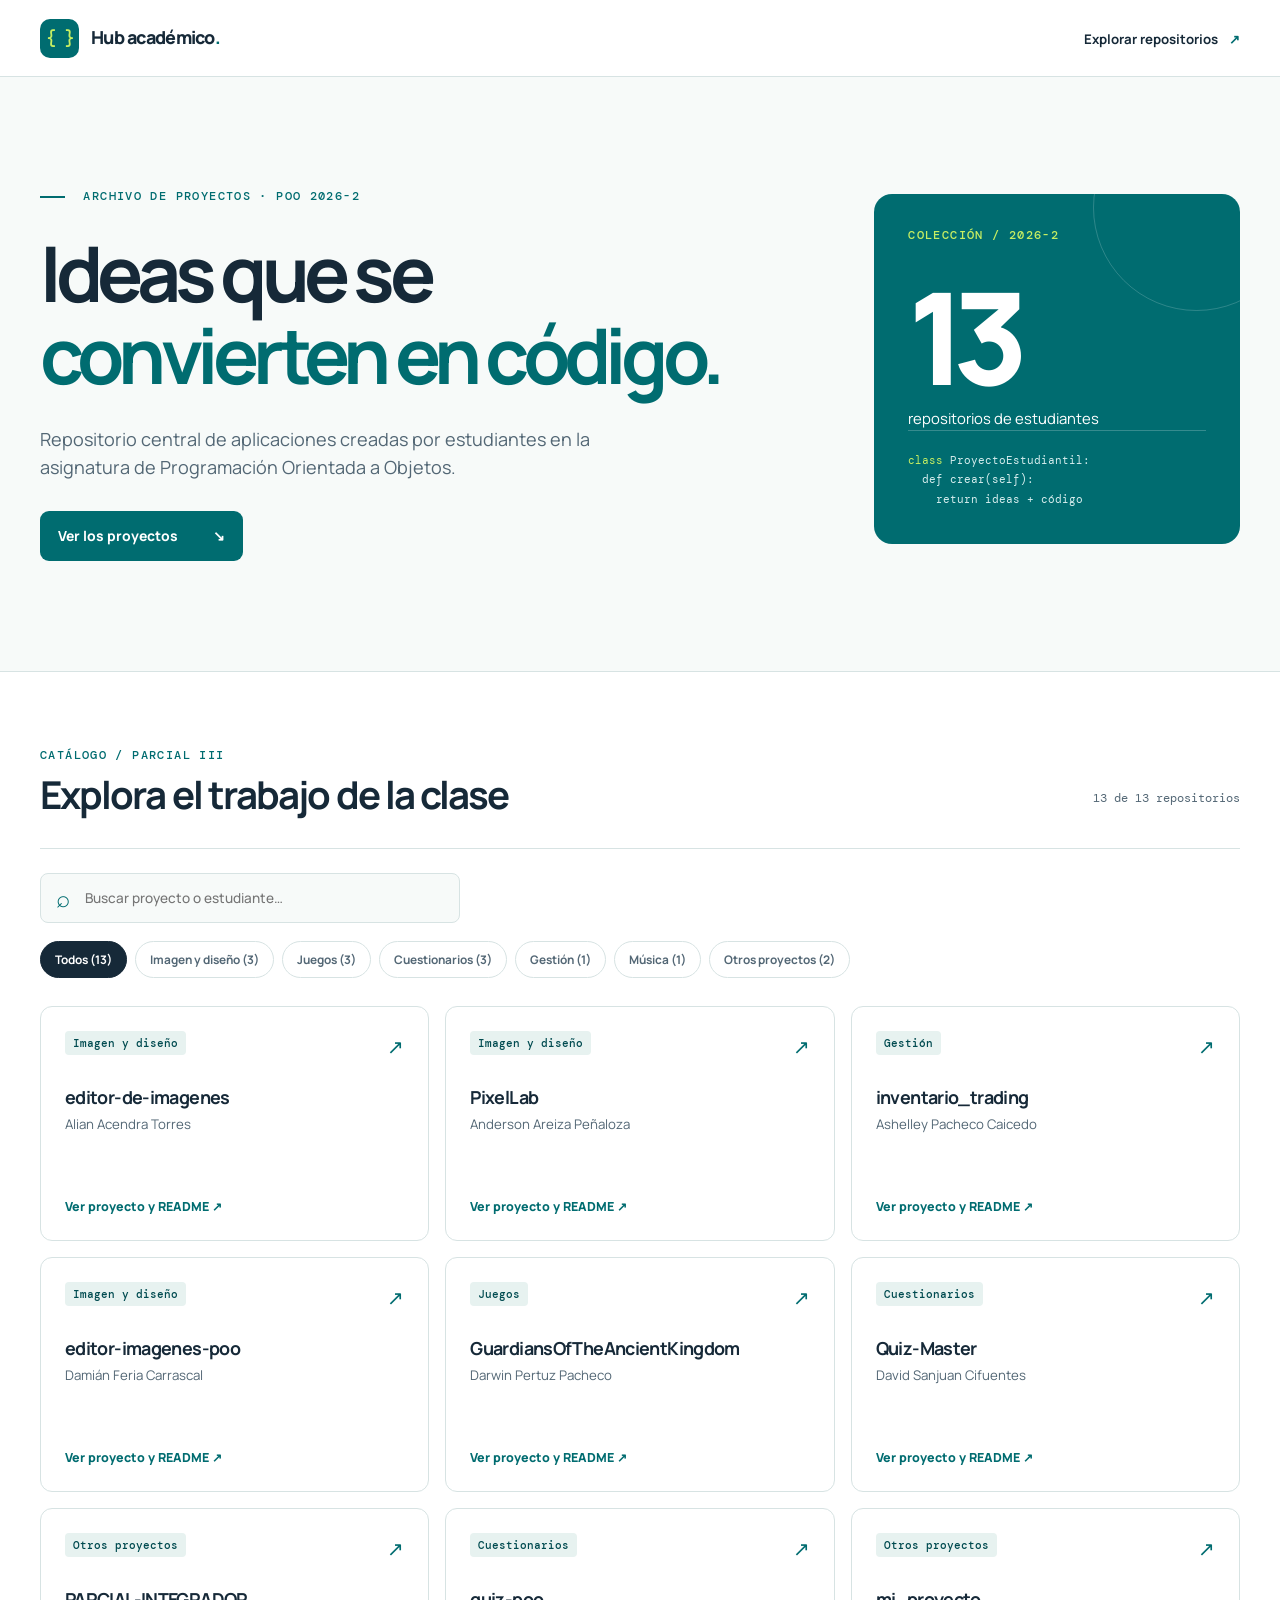
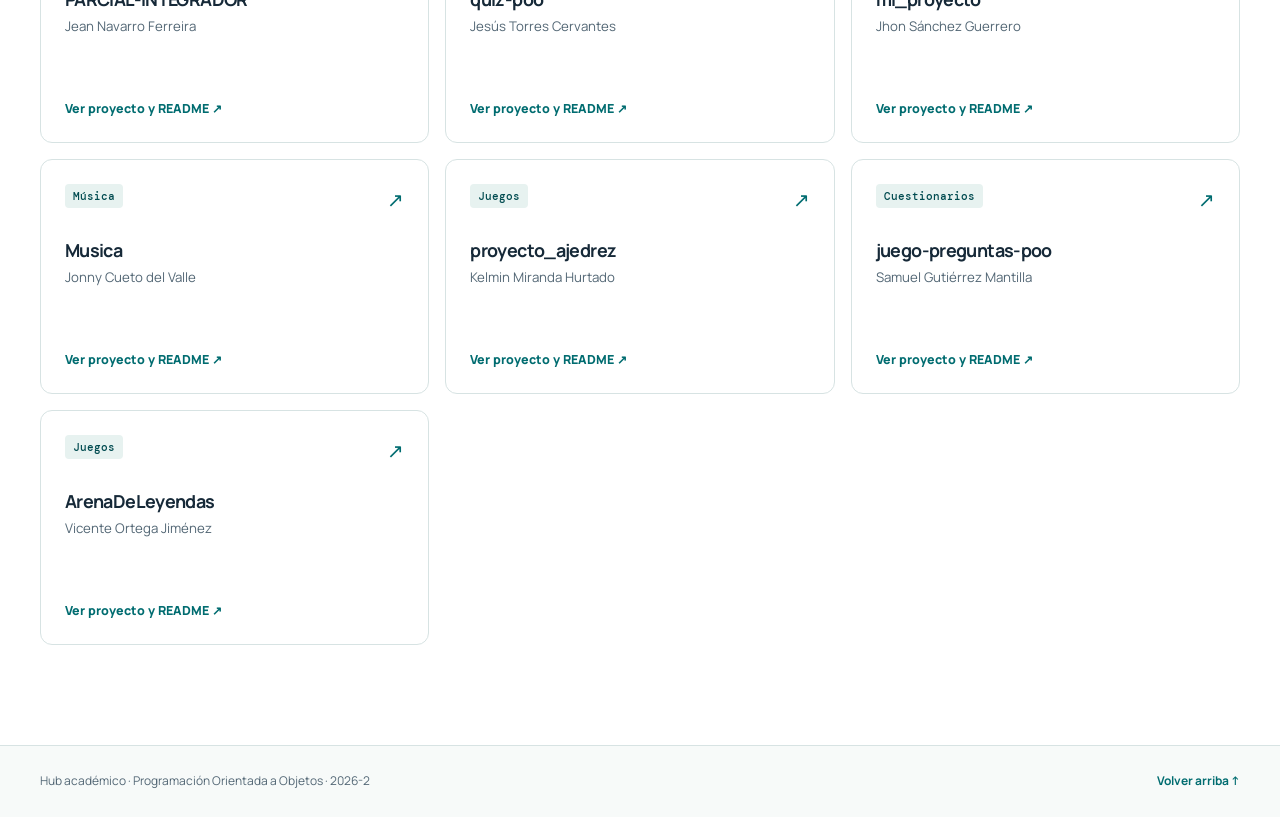
==== index.html @ 2c273400 "Publicar catálogo académico POO 2026-2 y fichas de proyectos" ====
<!doctype html>
<html lang="es">
<head>
  <meta charset="utf-8">
  <meta name="viewport" content="width=device-width, initial-scale=1">
  <meta name="description" content="Repositorio central de aplicaciones creadas por estudiantes en la asignatura de Programación Orientada a Objetos.">
  <title>Hub académico · POO 2026-2</title>
  <link rel="preconnect" href="https://fonts.googleapis.com">
  <link rel="preconnect" href="https://fonts.gstatic.com" crossorigin>
  <link href="https://fonts.googleapis.com/css2?family=DM+Mono:wght@400;500&family=Manrope:wght@400;500;600;700;800&display=swap" rel="stylesheet">
  <link rel="stylesheet" href="css/styles.css">
  <script src="js/main.js" defer></script>
</head>
<body>
  <header class="site-header">
    <div class="shell header-inner">
      <a class="brand" href="index.html" aria-label="Hub académico, inicio"><span class="brand-mark">{ }</span><span>Hub académico<span class="brand-dot">.</span></span></a>
      <nav aria-label="Navegación principal"><a href="#catalogo">Explorar repositorios <span aria-hidden="true">↗</span></a></nav>
    </div>
  </header>
  <main>
    <section class="hero shell" aria-labelledby="page-title">
      <div class="hero-copy">
        <p class="eyebrow"><span class="eyebrow-line"></span> Archivo de proyectos · POO 2026-2</p>
        <h1 id="page-title">Ideas que se<br><em>convierten en código.</em></h1>
        <p class="hero-description">Repositorio central de aplicaciones creadas por estudiantes en la asignatura de Programación Orientada a Objetos.</p>
        <a class="hero-action" href="#catalogo">Ver los proyectos <span aria-hidden="true">↘</span></a>
      </div>
      <div class="hero-aside" aria-label="Datos del catálogo">
        <span class="aside-label">COLECCIÓN / 2026-2</span>
        <span class="aside-count" id="heroCount">13</span>
        <span class="aside-caption">repositorios de estudiantes</span>
        <div class="aside-code" aria-hidden="true"><span>class</span> ProyectoEstudiantil:<br>&nbsp;&nbsp;def crear(self):<br>&nbsp;&nbsp;&nbsp;&nbsp;return ideas + código</div>
      </div>
    </section>
    <section class="catalog-section" id="catalogo" aria-labelledby="catalog-title">
      <div class="shell">
        <div class="section-heading"><div><p class="eyebrow">CATÁLOGO / PARCIAL III</p><h2 id="catalog-title">Explora el trabajo de la clase</h2></div><p id="resultCount" class="result-count" aria-live="polite"></p></div>
        <div class="catalog-tools"><label class="search-box"><span aria-hidden="true">⌕</span><span class="visually-hidden">Buscar por proyecto o estudiante</span><input id="searchInput" type="search" placeholder="Buscar proyecto o estudiante…" autocomplete="off"></label><div id="filterButtons" class="filters" role="group" aria-label="Filtrar por tipo de proyecto"></div></div>
        <div id="projectsGrid" class="projects-grid" aria-live="polite"><p class="status-message">Cargando repositorios…</p></div>
      </div>
    </section>
  </main>
  <footer class="site-footer"><div class="shell footer-inner"><span>Hub académico · Programación Orientada a Objetos · 2026-2</span><a href="#page-title">Volver arriba ↑</a></div></footer>
</body>
</html>
---- css/styles.css ----
:root{--ink:#162938;--muted:#536775;--paper:#f7faf9;--white:#fff;--line:#d7e3e3;--teal:#006c70;--teal-dark:#004b50;--lime:#c6ee62;--mono:'DM Mono',monospace;--sans:Manrope,Arial,sans-serif}
*{box-sizing:border-box}html{scroll-behavior:smooth}body{margin:0;background:var(--paper);color:var(--ink);font-family:var(--sans);line-height:1.55}a{color:inherit}.shell{width:min(1200px,calc(100% - 48px));margin-inline:auto}.site-header{background:var(--white);border-bottom:1px solid var(--line)}.header-inner{min-height:76px;display:flex;align-items:center;justify-content:space-between;gap:24px}.brand{display:inline-flex;align-items:center;gap:12px;text-decoration:none;font-size:1.12rem;font-weight:800;letter-spacing:-.04em}.brand-mark{display:grid;place-items:center;width:39px;height:39px;border-radius:10px;background:var(--teal);color:var(--lime);font:500 18px var(--mono);letter-spacing:-.12em}.brand-dot{color:var(--teal)}.site-header nav a{font-weight:700;font-size:.83rem;text-decoration:none}.site-header nav a span{margin-left:8px;color:var(--teal)}.hero{display:grid;grid-template-columns:minmax(0,1.65fr) minmax(260px,.8fr);gap:80px;align-items:center;padding-block:100px 110px}.eyebrow,.aside-label{font:500 .72rem var(--mono);letter-spacing:.12em;text-transform:uppercase;color:var(--teal)}.eyebrow-line{display:inline-block;width:25px;height:2px;background:var(--teal);vertical-align:middle;margin-right:10px}.hero h1{font-size:clamp(3.1rem,6vw,6.3rem);line-height:1.08;letter-spacing:-.075em;margin:28px 0}.hero h1 em{font-style:normal;color:var(--teal)}.hero-description{font-size:1.13rem;color:var(--muted);max-width:610px;margin:0 0 30px}.hero-action{display:inline-flex;align-items:center;gap:35px;background:var(--teal);color:#fff;text-decoration:none;border-radius:9px;padding:14px 18px;font-weight:750;font-size:.87rem;transition:background .2s,transform .2s}.hero-action:hover{background:var(--teal-dark);transform:translateY(-2px)}.hero-aside{background:var(--teal);color:#fff;padding:34px;border-radius:18px;min-height:340px;display:flex;flex-direction:column;position:relative;overflow:hidden}.hero-aside:before{content:'';position:absolute;width:205px;height:205px;border:1px solid rgba(255,255,255,.18);border-radius:50%;top:-90px;right:-60px}.aside-label{color:var(--lime);position:relative}.aside-count{font-size:clamp(5rem,10vw,8rem);font-weight:800;line-height:1.1;letter-spacing:-.1em;margin-top:23px}.aside-caption{font-size:.93rem}.aside-code{font:400 .69rem/1.8 var(--mono);color:#d7eeee;border-top:1px solid #ffffff36;margin-top:auto;padding-top:20px}.aside-code span{color:var(--lime)}.catalog-section{background:var(--white);border-top:1px solid var(--line);padding:76px 0 100px}.section-heading{display:flex;justify-content:space-between;align-items:end;gap:24px;margin-bottom:30px}.section-heading .eyebrow{margin:0 0 9px}.section-heading h2{font-size:clamp(1.8rem,3vw,2.55rem);line-height:1.2;letter-spacing:-.05em;margin:0}.result-count{font:400 .75rem var(--mono);color:var(--muted);white-space:nowrap}.catalog-tools{border-top:1px solid var(--line);padding:24px 0 28px}.search-box{display:flex;align-items:center;gap:13px;width:min(420px,100%);background:var(--paper);border:1px solid var(--line);border-radius:8px;padding:0 15px;color:var(--teal);font-size:1.5rem}.search-box input{height:48px;width:100%;background:none;border:0;outline:0;font:500 .85rem var(--sans);color:var(--ink)}.search-box:focus-within{border-color:var(--teal);box-shadow:0 0 0 3px #006c7025}.filters{display:flex;flex-wrap:wrap;gap:8px;margin-top:18px}.filter-button{border:1px solid var(--line);background:var(--white);color:var(--muted);padding:9px 14px;border-radius:99px;font:700 .74rem var(--sans);cursor:pointer;transition:background .2s,color .2s,border-color .2s}.filter-button:hover{border-color:var(--teal);color:var(--teal)}.filter-button[aria-pressed=true]{background:var(--ink);border-color:var(--ink);color:#fff}.projects-grid{display:grid;grid-template-columns:repeat(3,minmax(0,1fr));gap:16px}.project-card{min-width:0;min-height:235px;border:1px solid var(--line);border-radius:12px;padding:24px;display:flex;flex-direction:column;transition:border-color .2s,transform .2s,box-shadow .2s}.project-card:hover{border-color:var(--teal);transform:translateY(-3px);box-shadow:0 12px 30px #12343b12}.card-top{display:flex;align-items:start;justify-content:space-between;gap:10px}.category-badge{border-radius:4px;background:#e7f2f0;color:var(--teal-dark);padding:5px 8px;font:500 .67rem var(--mono)}.card-icon{font-size:1.25rem;color:var(--teal)}.project-card h3{font-size:1.12rem;line-height:1.35;letter-spacing:-.035em;overflow-wrap:anywhere;margin:23px 0 5px}.student{font-size:.83rem;color:var(--muted);margin:0 0 20px}.repo-link{font-size:.78rem;font-weight:800;color:var(--teal);text-decoration:none;margin-top:auto;align-self:start}.repo-link:hover{text-decoration:underline}.status-message{grid-column:1/-1;padding:30px;color:var(--muted)}.site-footer{border-top:1px solid var(--line);padding:26px 0;color:var(--muted);font-size:.75rem}.footer-inner{display:flex;justify-content:space-between;gap:20px}.site-footer a{text-decoration:none;color:var(--teal);font-weight:700}.visually-hidden{position:absolute;width:1px;height:1px;padding:0;margin:-1px;overflow:hidden;clip:rect(0,0,0,0);white-space:nowrap;border:0}:focus-visible{outline:3px solid var(--teal);outline-offset:3px}@media(max-width:900px){.hero{gap:32px}.projects-grid{grid-template-columns:repeat(2,minmax(0,1fr))}}@media(max-width:700px){.shell{width:min(100% - 32px,1200px)}.header-inner{min-height:66px}.site-header nav a{font-size:.72rem}.hero{grid-template-columns:1fr;padding-block:65px}.hero-aside{min-height:260px}.aside-count{font-size:5rem}.catalog-section{padding-block:55px}.section-heading{display:block}.result-count{margin-bottom:0}.projects-grid{grid-template-columns:1fr}.project-card{min-height:195px}.footer-inner{flex-direction:column}}@media(prefers-reduced-motion:reduce){html{scroll-behavior:auto}*,*:before,*:after{transition:none!important;animation:none!important}}
/* Vista de proyecto */
.project-title-link{text-decoration:none;color:inherit}.project-title-link:hover{color:var(--teal)}.detail-main{min-height:calc(100vh - 160px);padding-block:46px 100px}.back-link{display:inline-block;color:var(--teal);font-size:.78rem;font-weight:800;text-decoration:none;margin-bottom:48px}.back-link:hover{text-decoration:underline}.detail-status{padding:30px 0;color:var(--muted)}.detail-header{display:flex;justify-content:space-between;align-items:end;gap:32px;padding-bottom:48px;border-bottom:1px solid var(--line)}.detail-header h1{font-size:clamp(2.5rem,5vw,5rem);line-height:1.1;letter-spacing:-.07em;overflow-wrap:anywhere;margin:15px 0}.detail-student{font-size:1rem;font-weight:700;margin:0 0 22px}.detail-description{font-size:1.08rem;color:var(--muted);max-width:720px;margin:0 0 20px}.detail-metadata{display:flex;gap:10px;flex-wrap:wrap}.detail-metadata span{font:500 .7rem var(--mono);color:var(--teal-dark);background:#e7f2f0;border-radius:5px;padding:7px 10px}.detail-github{flex-shrink:0}.readme-section{padding-top:55px}.readme-heading{display:flex;align-items:end;justify-content:space-between;gap:20px;margin-bottom:25px}.readme-heading .eyebrow{margin:0 0 8px}.readme-heading h2{font-size:1.7rem;letter-spacing:-.05em;margin:0}.readme-source{font:400 .7rem var(--mono);color:var(--muted)}.readme-content{background:var(--white);border:1px solid var(--line);border-radius:12px;padding:clamp(20px,4vw,48px);line-height:1.7;overflow-wrap:anywhere}.readme-content h1,.readme-content h2,.readme-content h3,.readme-content h4,.readme-content h5,.readme-content h6{line-height:1.25;letter-spacing:-.035em;margin:1.5em 0 .5em}.readme-content h1:first-child,.readme-content h2:first-child{margin-top:0}.readme-content a{color:var(--teal);text-decoration:underline}.readme-content img{max-width:100%;height:auto}.readme-content pre{background:#102c35;color:#f2f8f7;padding:18px;overflow-x:auto;border-radius:8px}.readme-content code{font-family:var(--mono);font-size:.82em}.readme-content :not(pre)>code{background:#e7f2f0;padding:2px 4px;border-radius:3px}.readme-content blockquote{border-left:3px solid var(--teal);margin-inline:0;padding-left:20px;color:var(--muted)}.readme-content table{display:block;max-width:100%;overflow-x:auto;border-collapse:collapse}.readme-content th,.readme-content td{border:1px solid var(--line);padding:8px 12px}.readme-content ul,.readme-content ol{padding-left:1.5em}.readme-content hr{border:0;border-top:1px solid var(--line);margin:30px 0}.readme-empty{color:var(--muted);margin:0}.readme-empty a{font-weight:800}@media(max-width:700px){.detail-main{padding-block:28px 65px}.back-link{margin-bottom:30px}.detail-header{display:block}.detail-github{margin-top:22px}.readme-heading{display:block}.readme-source{display:block;margin-top:8px}}
.project-card-link{display:block;height:100%;color:inherit;text-decoration:none}.project-card-link:hover{color:inherit}.project-card-link:focus-visible{border-radius:12px}.project-card-link .project-card{height:100%}
/* Información técnica de GitHub */
[hidden]{display:none!important}
.detail-body{display:grid;grid-template-columns:minmax(0,1.8fr) minmax(320px,.95fr);gap:42px;align-items:start;padding-top:55px}
.detail-body .readme-section{padding-top:0;min-width:0}
.technical-section{min-width:0;padding:0 0 0 30px;border-left:1px solid var(--line)}
.technical-section>.readme-heading{margin-bottom:25px}.technical-status{color:var(--muted);font-size:.84rem;margin:0}
.technical-layout{display:block}
.technical-grid{display:grid;grid-template-columns:minmax(110px,145px) minmax(0,1fr);align-content:start;margin:0;border-top:1px solid var(--line)}
.technical-grid dt,.technical-grid dd{padding:13px 0;margin:0;border-bottom:1px solid var(--line);font-size:.83rem;overflow-wrap:anywhere}
.technical-grid dt{color:var(--muted);font-weight:600;padding-right:15px}.technical-grid dd{font-weight:750}.technical-grid a{color:var(--teal);text-decoration:underline}
.languages-block{background:var(--white);border:1px solid var(--line);border-radius:12px;padding:25px;margin-top:26px}
.languages-block h3,.topics-block h3{font-size:1rem;letter-spacing:-.025em;margin:0 0 18px}.languages-block .technical-status{font-size:.72rem;line-height:1.5;margin-bottom:15px}.languages-list{display:grid;gap:17px}.language-heading{display:flex;justify-content:space-between;gap:12px;font-size:.79rem;margin-bottom:7px}.language-heading span{color:var(--muted);font-family:var(--mono);font-size:.7rem}.language-track{height:7px;background:#d9e8e6;border-radius:99px;overflow:hidden}.language-bar{height:100%;background:var(--teal);border-radius:99px}
.topics-block{margin-top:25px}.topics-list{display:flex;flex-wrap:wrap;gap:8px}.topics-list span{background:#e7f2f0;color:var(--teal-dark);border-radius:4px;padding:6px 9px;font:500 .7rem var(--mono)}
@media(max-width:960px){.detail-body{grid-template-columns:1fr;gap:42px}.technical-section{padding:36px 0 0;border-left:0;border-top:1px solid var(--line)}.languages-block{padding:20px}}
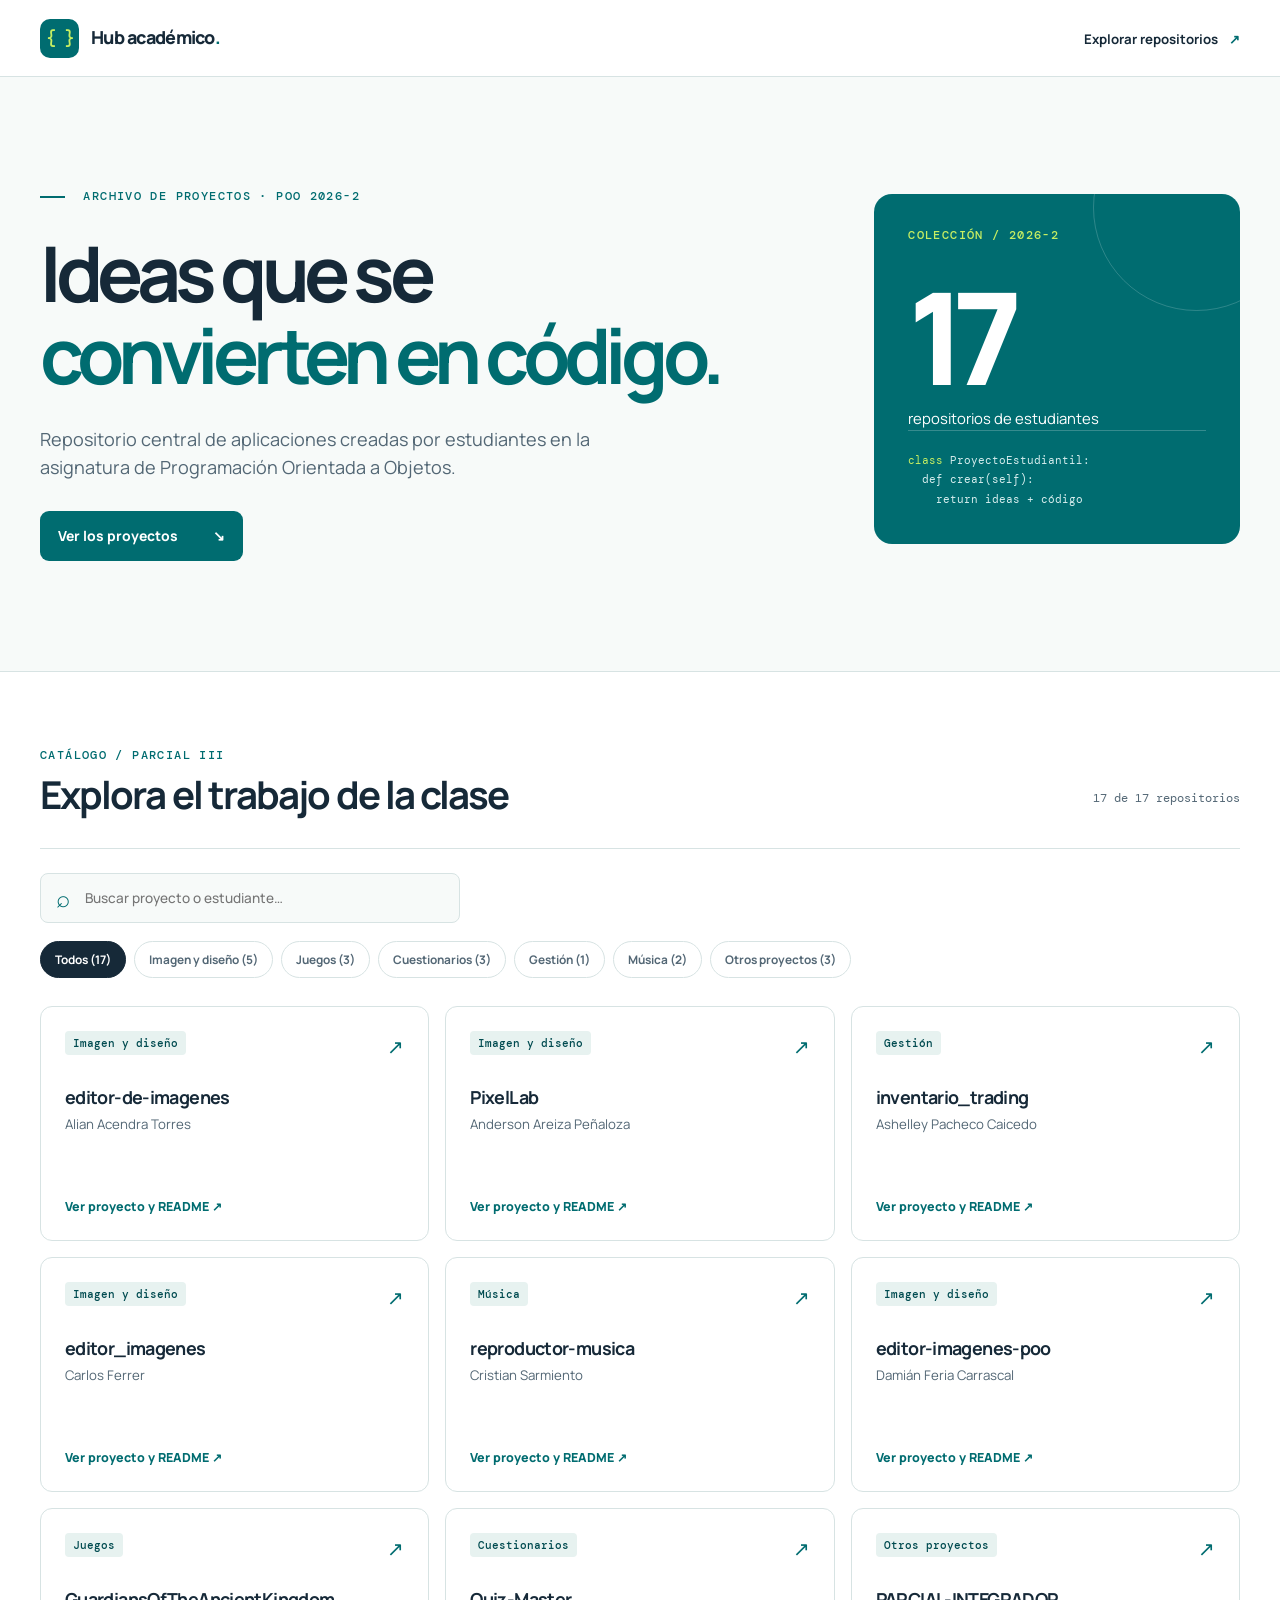
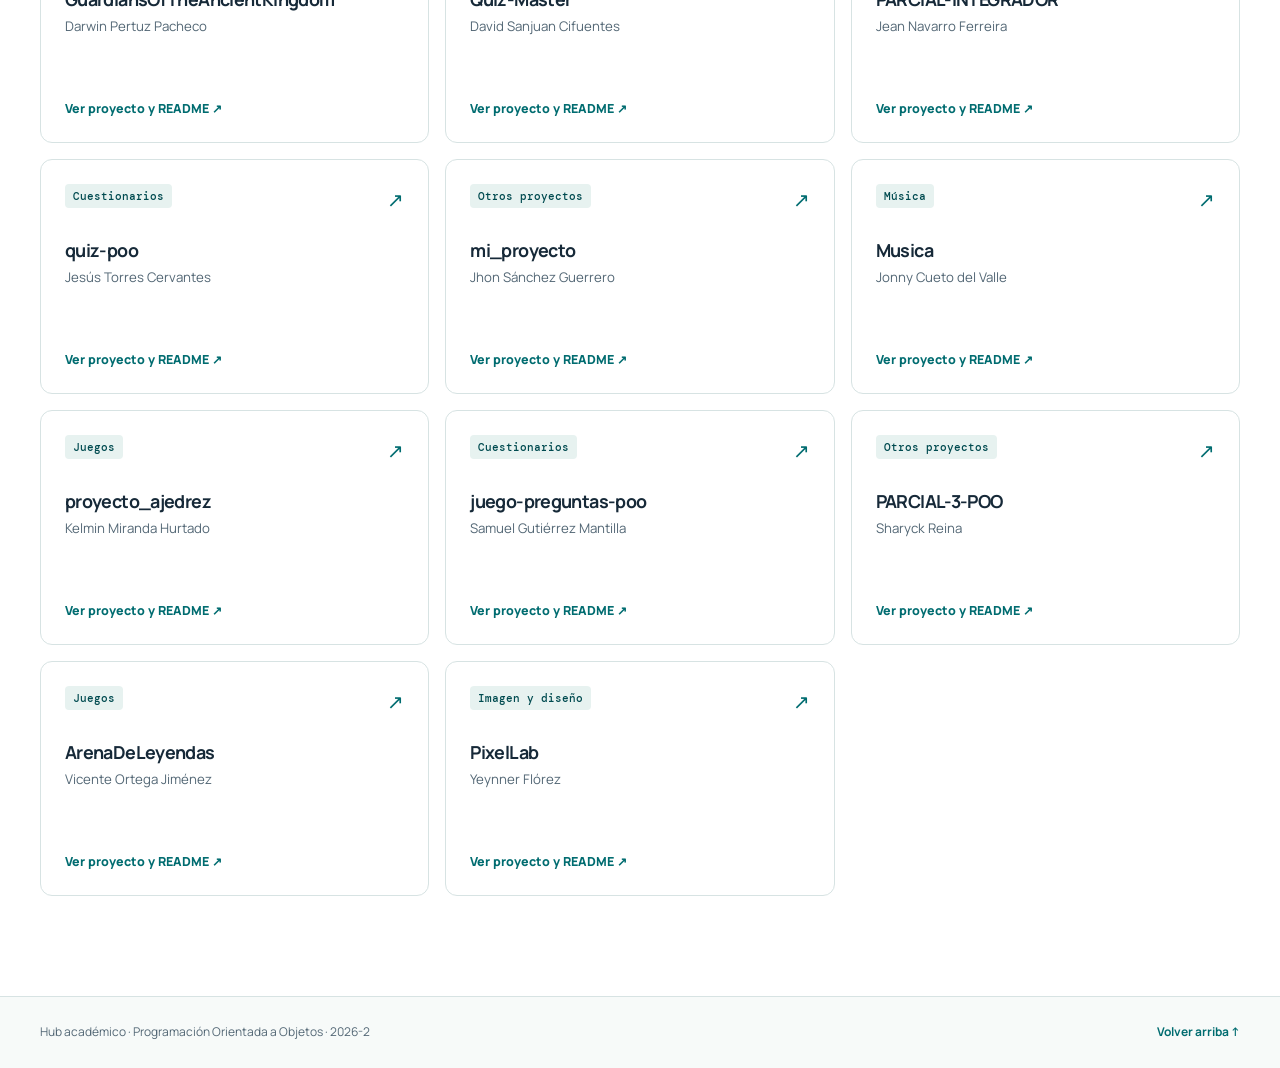
==== commit 5addfedf: "Incorporar proyectos de Cristian Sarmiento, Carlos Ferrer, Yeynner Flórez y Sharyck Reina" ====
--- a/index.html
+++ b/index.html
@@ -28,7 +28,7 @@
       </div>
       <div class="hero-aside" aria-label="Datos del catálogo">
         <span class="aside-label">COLECCIÓN / 2026-2</span>
-        <span class="aside-count" id="heroCount">13</span>
+        <span class="aside-count" id="heroCount">17</span>
         <span class="aside-caption">repositorios de estudiantes</span>
         <div class="aside-code" aria-hidden="true"><span>class</span> ProyectoEstudiantil:<br>&nbsp;&nbsp;def crear(self):<br>&nbsp;&nbsp;&nbsp;&nbsp;return ideas + código</div>
       </div>
